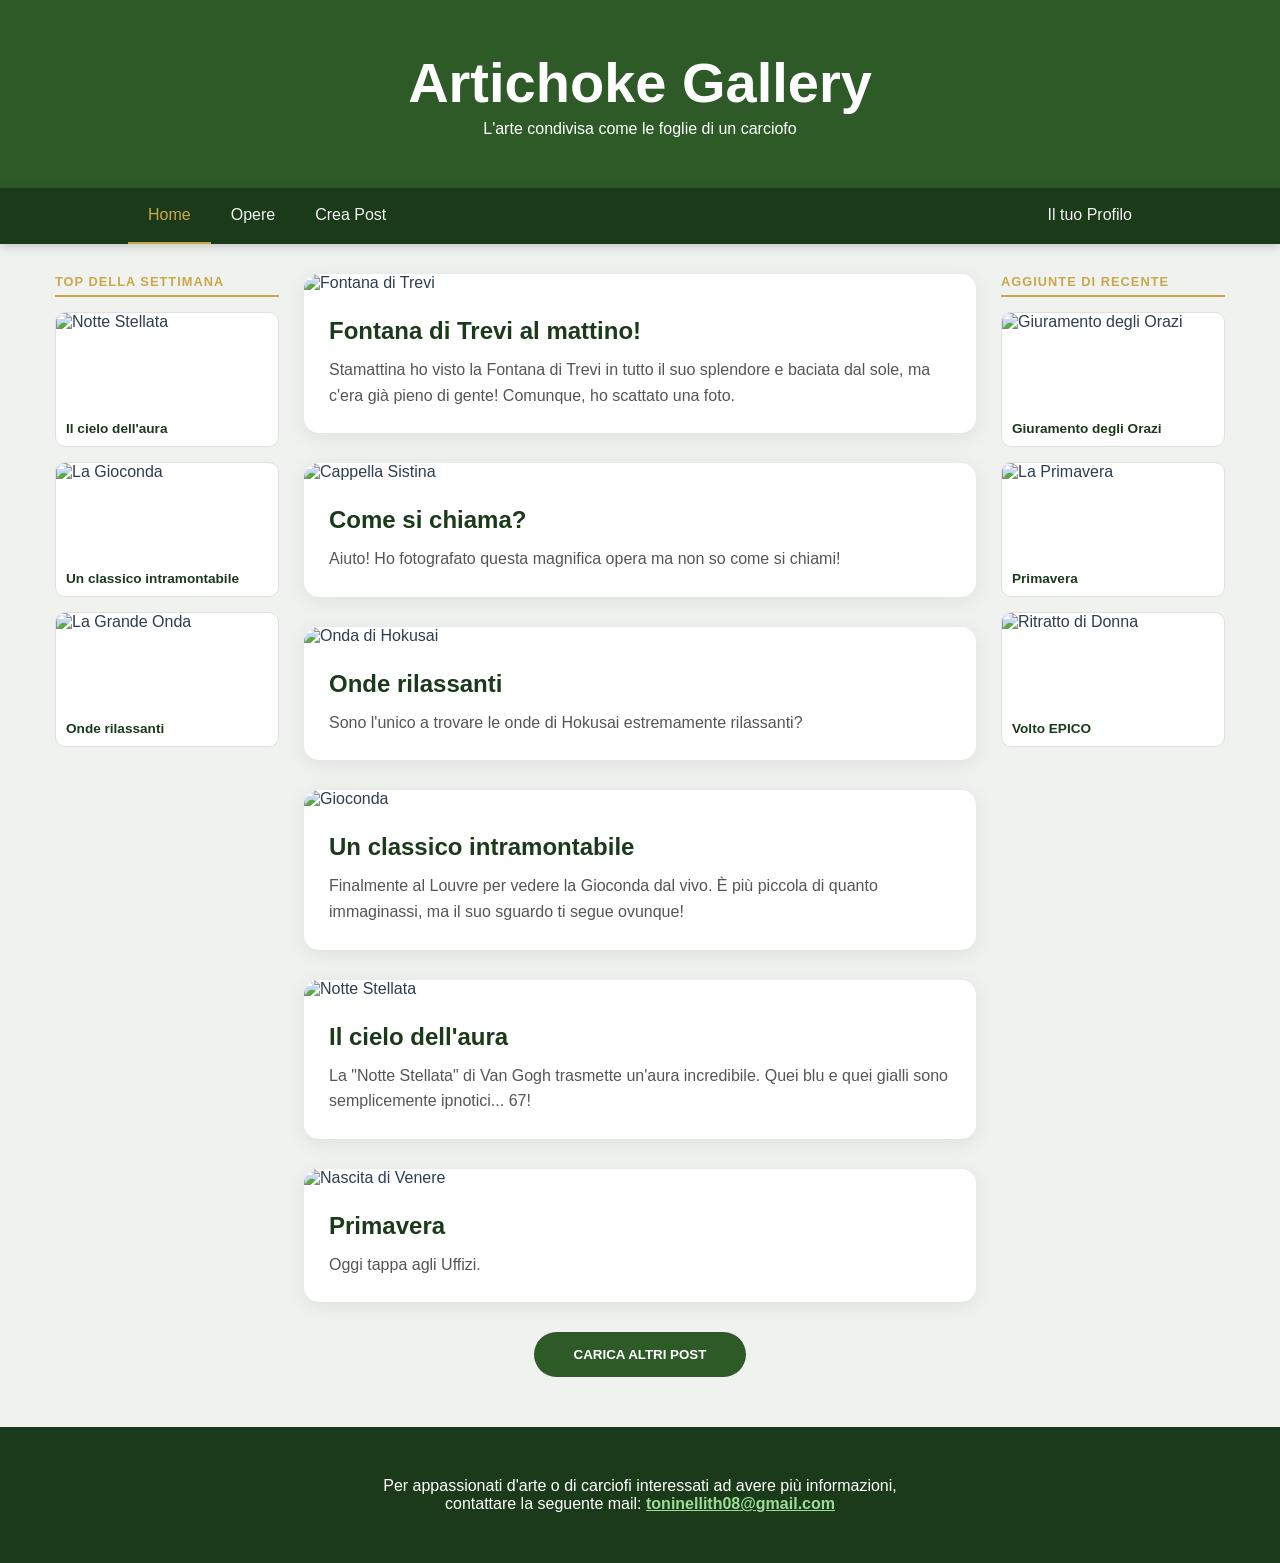
==== index.html @ 4ed5b123 "Rename Home.html to index.html" ====
<!DOCTYPE html>
<html lang="it">
<head>
    <meta charset="UTF-8">
    <meta name="viewport" content="width=device-width, initial-scale=1.0">
    <title>Artichoke Gallery - Home</title>
    <link rel="stylesheet" href="style.css">
    <link rel="stylesheet" href="style_Home.css">
    <link rel="stylesheet" href="https://cdnjs.cloudflare.com/ajax/libs/font-awesome/6.5.0/css/all.min.css">
    <link rel="icon" type="image/x-icon" href="Immagini\logoAG1.png">
</head>
<body>

<div class="header">
  <h1>Artichoke Gallery</h1>
  <p>L'arte condivisa come le foglie di un carciofo</p>
</div>
<nav class="topnav">
      <input type="checkbox" id="check">
      <label for="check" class="checkbtn">
        <i class="fas fa-bars"></i>
      </label>
  <div class="nav-links">
    <a href="Home.html" class="attivo">Home</a>
    <a href="Opere.html">Opere</a>
    <a href="Post.html">Crea Post</a>
    <a href="Profilo.html" class="profilo">Il tuo Profilo</a>
  </div>
</nav>

<div class="container">
  <div class="row">

    <aside class="colonna_side">
      <div class="side-label">Top della Settimana</div>

      <div class="box">
        <img src="https://upload.wikimedia.org/wikipedia/commons/thumb/e/ea/Van_Gogh_-_Starry_Night_-_Google_Art_Project.jpg/1280px-Van_Gogh_-_Starry_Night_-_Google_Art_Project.jpg" alt="Notte Stellata">
        <div class="box-info">
          <span class="box-titolo">Il cielo dell'aura</span>
        </div>
      </div>

      <div class="box">
        <img src="https://cdn.studenti.stbm.it/images/2017/01/10/gioconda_600x400.jpeg" alt="La Gioconda">
        <div class="box-info">
          <span class="box-titolo">Un classico intramontabile</span>
        </div>
      </div>

      <div class="box">
        <img src="https://dimages2.corriereobjects.it/files/og_thumbnail/uploads/2024/12/11/67598fb50fbf7.jpeg" alt="La Grande Onda">
        <div class="box-info">
          <span class="box-titolo">Onde rilassanti</span>
        </div>
      </div>
    </aside>

    <main class="colonna_c">
      <div class="post">
        <img src="https://upload.wikimedia.org/wikipedia/commons/c/c7/Trevi_Fountain_-_Roma.jpg" alt="Fontana di Trevi">
        <div class="descrizione">
          <h3>Fontana di Trevi al mattino!</h3>
          <p>Stamattina ho visto la Fontana di Trevi in tutto il suo splendore e baciata dal sole, ma c'era già pieno di gente! Comunque, ho scattato una foto.</p>
        </div>
      </div>

      <div class="post">
        <img src="https://scuolaparentalesanpancrazio.it/wp-content/uploads/2019/06/michelangelo_creazione-di-adamo.jpg" alt="Cappella Sistina">
        <div class="descrizione">
          <h3>Come si chiama?</h3>
          <p>Aiuto! Ho fotografato questa magnifica opera ma non so come si chiami!</p>
        </div>
      </div>

      <div class="post">
        <img src="https://dimages2.corriereobjects.it/files/og_thumbnail/uploads/2024/12/11/67598fb50fbf7.jpeg" alt="Onda di Hokusai">
        <div class="descrizione">
          <h3>Onde rilassanti</h3>
          <p>Sono l'unico a trovare le onde di Hokusai estremamente rilassanti?</p>
        </div>
      </div>

      <div class="post">
        <img src="https://cdn.studenti.stbm.it/images/2017/01/10/gioconda_600x400.jpeg" alt="Gioconda">
        <div class="descrizione">
          <h3>Un classico intramontabile</h3>
          <p>Finalmente al Louvre per vedere la Gioconda dal vivo. È più piccola di quanto immaginassi, ma il suo sguardo ti segue ovunque!</p>
        </div>
      </div>

      <div class="post">
        <img src="https://upload.wikimedia.org/wikipedia/commons/thumb/e/ea/Van_Gogh_-_Starry_Night_-_Google_Art_Project.jpg/1280px-Van_Gogh_-_Starry_Night_-_Google_Art_Project.jpg" alt="Notte Stellata">
        <div class="descrizione">
          <h3>Il cielo dell'aura</h3>
          <p>La "Notte Stellata" di Van Gogh trasmette un'aura incredibile. Quei blu e quei gialli sono semplicemente ipnotici... 67!</p>
        </div>
      </div>

      <div class="post">
        <img src="https://www.laurafenelli.it/wp-content/uploads/2022/04/1543409158632122-1-e1650048348933-840x473.jpeg" alt="Nascita di Venere">
        <div class="descrizione">
          <h3>Primavera</h3>
          <p>Oggi tappa agli Uffizi.</p>
        </div>
      </div>

      <div class="refresh">
        <button>CARICA ALTRI POST</button>
      </div>
    </main>

    <aside class="colonna_side">
      <div class="side-label">Aggiunte di Recente</div>

      <div class="box">
        <img src="https://upload.wikimedia.org/wikipedia/commons/b/bb/David-Oath_of_the_Horatii-1784.jpg" alt="Giuramento degli Orazi">
        <div class="box-info">
          <span class="box-titolo">Giuramento degli Orazi</span>
        </div>
      </div>

      <div class="box">
        <img src="https://www.laurafenelli.it/wp-content/uploads/2022/04/1543409158632122-1-e1650048348933-840x473.jpeg" alt="La Primavera">
        <div class="box-info">
          <span class="box-titolo">Primavera</span>
        </div>
      </div>

      <div class="box">
        <img src="https://eii38vo2nqq.exactdn.com/web/app/uploads/2023/02/ritratto-tamara-de-lempicka.jpg?strip=all&lossy=1&ssl=1" alt="Ritratto di Donna">
        <div class="box-info">
          <span class="box-titolo">Volto EPICO</span>
        </div>
      </div>
    </aside>

  </div>
</div>

<footer class="footer">
  <p>
    Per appassionati d'arte o di carciofi interessati ad avere più informazioni,<br> 
     contattare la seguente mail: <a href="mailto:toninellith08@gmail.com">toninellith08@gmail.com</a>
  </p>
  <a href="#"></a>
</footer>
<script src="script.js"></script>
</body>
</html>
---- style.css ----
* {
  box-sizing: border-box;
  margin: 0;
  padding: 0;
}

body {
  font-family: 'Segoe UI', Arial, sans-serif;
  background-color: #f0f2f0;
  color: #2c3e50;
}

.topnav {
  background-color: #1b3a1a;
  display: flex;
  justify-content: space-between;
  align-items: center;
  padding: 0 10%;
  position: sticky;
  top: 0;
  z-index: 1000;
  box-shadow: 0 2px 10px rgba(0,0,0,0.2);
}

.nav-links {
  display: flex;
  flex-grow: 1;
}

.topnav a {
  color: #f2f2f2;
  text-align: center;
  padding: 18px 20px;
  text-decoration: none;
  font-weight: 500;
  transition: 0.3s;
}

.topnav a:hover {
  background-color: #3e7b37;
  color: white;
}

.topnav a.attivo {
  color: #c9a84c;
  border-bottom: 2px solid #c9a84c;
}

.profilo {
  margin-left: auto;
}

.checkbtn{
  font-size: 30px;
  color: rgb(255, 255, 255);
  float: right;
  line-height: 80px;
  margin-right: 40px;
  cursor: pointer;
  display: none;
}
#check{
  display: none;
}

.footer {
  padding: 50px 20px;
  text-align: center;
  background: #1b3a1a;
  color: white;
  margin-top: 50px;
}

.footer a {
  color: #9cdb95;
  font-weight: bold;
}


@media (max-width: 900px) {
  .row {
    flex-direction: column;
  }
  .colonna_side {
    display: none;
  }
  .box {
    display: none;
  }
  .box image{
    display: none;
  }
  .topnav {
    padding: 0 2%;
  }
}

@media (max-width: 768px) {
  .profilo {
    margin-left: 0;
  }

  .topnav {
    flex-wrap: wrap;
    padding: 0 4%;
  }

  .nav-links {
    width: 100%;
    flex-direction: column;
    background-color: #1b3a1a;
    overflow: hidden;
    max-height: 0;
    transition: max-height 0.35s ease;
  }

  #check:checked ~ .nav-links {
    max-height: 300px;
  }

  .topnav a {
    padding: 14px 20px;
    width: 100%;
    text-align: left;
  }

  .checkbtn {
    display: block;
    position: relative;
    z-index: 1000;
    line-height: normal;
    padding: 10px;
    margin-right: 0;
  }

  #check:checked ~ label.checkbtn .fa-bars::before {
    content: "\f00d";
  }
}
---- style_Home.css ----
.header {
  padding: 50px 20px;
  text-align: center;
  background: #2d5a27;
  color: white;
  background-image: url(https://t3.ftcdn.net/jpg/03/08/93/46/360_F_308934657_5Q7cqp8BQSzrJ9DEJQ7G6bJfGAUJqETl.jpg);
  background-size: cover;
  background-position: center;
}

.header h1 {
  font-size: 3.5rem;
  margin-bottom: 5px;
}

.post {
  background-color: white;
  border-radius: 15px;
  overflow: hidden;
  box-shadow: 0 4px 20px rgba(0,0,0,0.08);
}

.post img {
  width: 100%;
  height: auto;
  display: block;
}

.descrizione { 
  padding: 25px; 
}
.descrizione h3 { 
  margin-bottom: 12px; 
  color: #1b3a1a; 
  font-size: 1.5rem; 
}
.descrizione p { 
  color: #555; 
  line-height: 1.6; 
}

.refresh { 
  text-align: center; 
}
.refresh button {
  padding: 15px 40px;
  background-color: #2d5a27;
  color: white;
  border: none;
  border-radius: 50px;
  cursor: pointer;
  font-weight: bold;
  transition: transform 0.2s, background 0.3s;
}
.refresh button:hover { 
  background-color: #3e7b37; 
  transform: scale(1.05); 
}

.container {
  max-width: 1200px;
  margin: 30px auto;
  padding: 0 15px;
}

.row {
  display: flex;
  gap: 25px;
}

.colonna_side {
  flex: 20%;
  display: flex;
  flex-direction: column;
  gap: 15px;
}

/* Etichetta intestazione colonna laterale */
.side-label {
  font-size: 0.8rem;
  font-weight: 700;
  text-transform: uppercase;
  letter-spacing: 0.08em;
  color: #c9a84c;
  border-bottom: 2px solid #c9a84c;
  padding-bottom: 6px;
}

/* Box delle colonne laterali */
.box {
  background-color: white;
  border-radius: 10px;
  overflow: hidden;
  border: 1px solid #e0e0e0;
}

.box img {
  width: 100%;
  height: 100px;
  object-fit: cover;
  display: block;
}

.box-info {
  padding: 8px 10px 10px;
  display: flex;
  flex-direction: column;
  gap: 2px;
}

.box-titolo {
  font-size: 0.85rem;
  font-weight: 600;
  color: #1b3a1a;
}

.box-autore {
  font-size: 0.75rem;
  color: #888;
}

.colonna_c {
  flex: 60%;
  display: flex;
  flex-direction: column;
  gap: 30px;
}
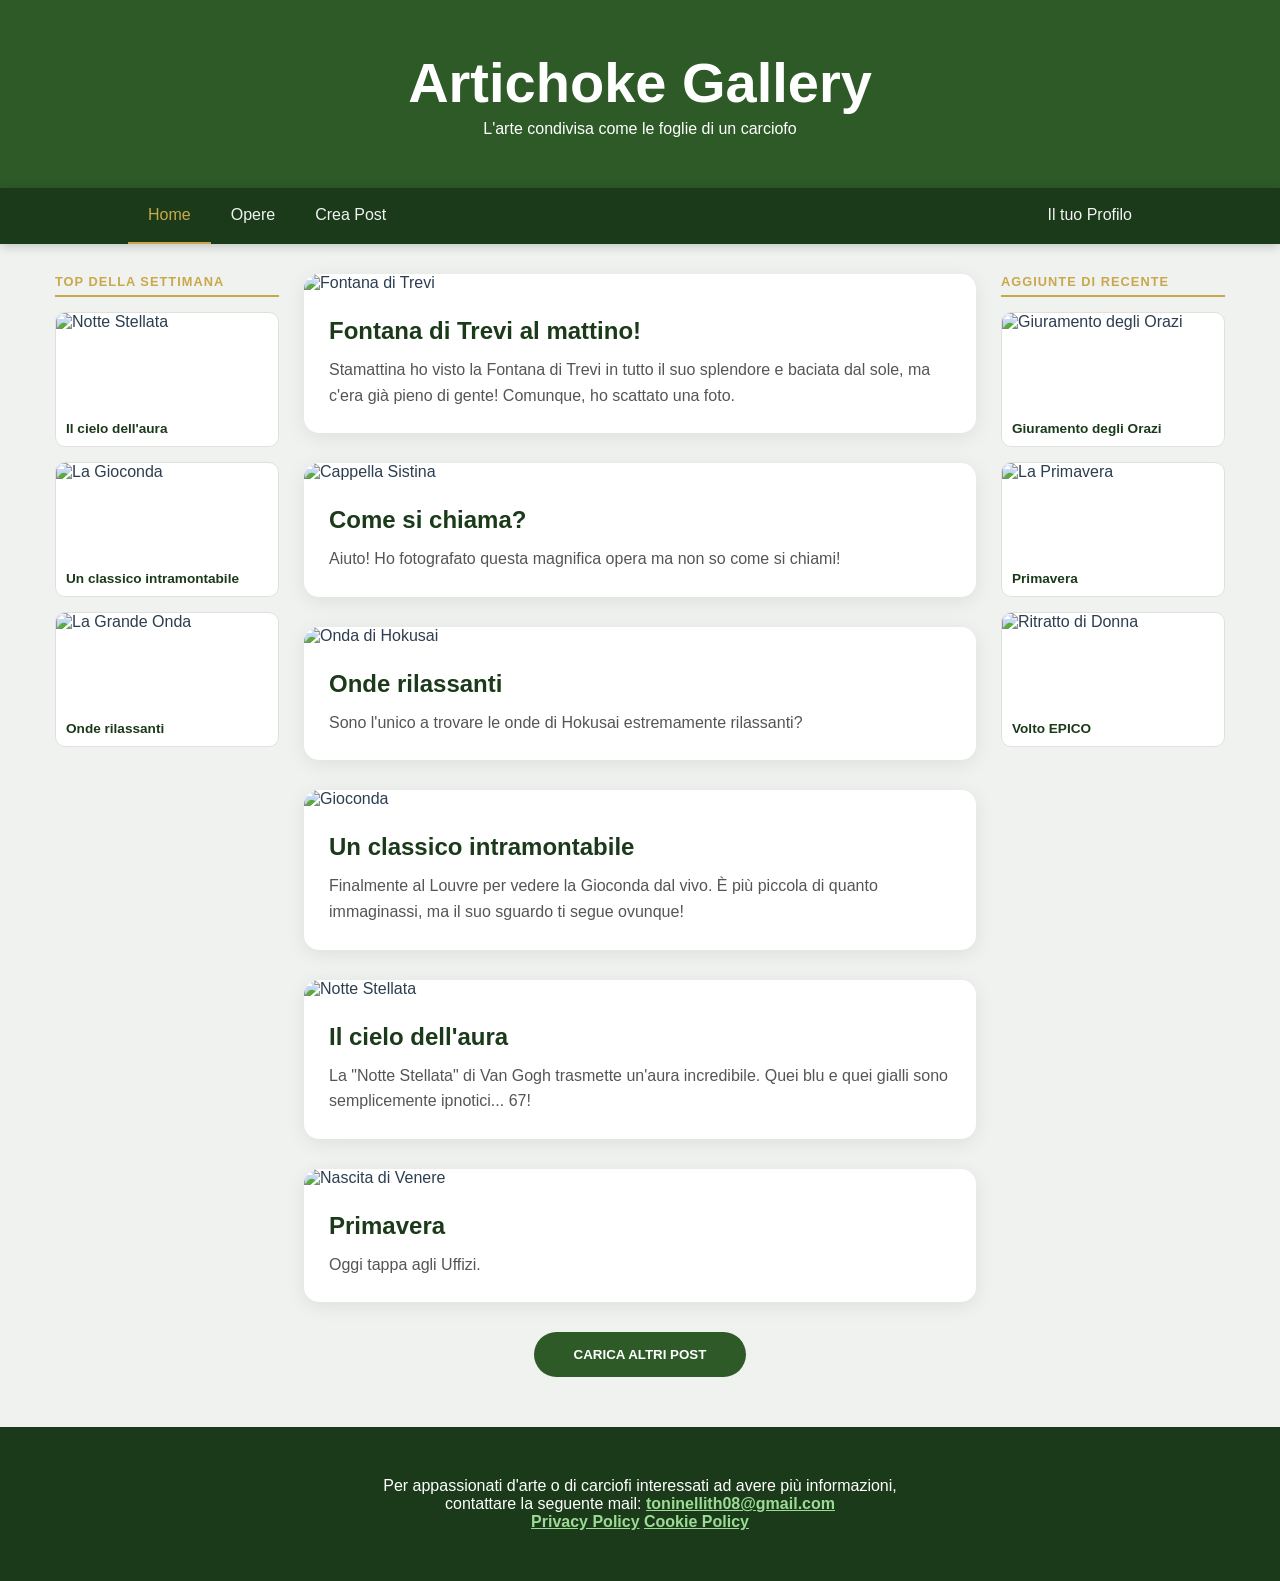
==== commit 9090692c: "Add files via upload" ====
--- a/index.html
+++ b/index.html
@@ -7,7 +7,7 @@
     <link rel="stylesheet" href="style.css">
     <link rel="stylesheet" href="style_Home.css">
     <link rel="stylesheet" href="https://cdnjs.cloudflare.com/ajax/libs/font-awesome/6.5.0/css/all.min.css">
-    <link rel="icon" type="image/x-icon" href="Immagini\logoAG1.png">
+    <link rel="icon" type="image/png" href="Immagini/logoAG1.png">
 </head>
 <body>
 
@@ -21,7 +21,7 @@
         <i class="fas fa-bars"></i>
       </label>
   <div class="nav-links">
-    <a href="Home.html" class="attivo">Home</a>
+    <a href="index.html" class="attivo">Home</a>
     <a href="Opere.html">Opere</a>
     <a href="Post.html">Crea Post</a>
     <a href="Profilo.html" class="profilo">Il tuo Profilo</a>
@@ -141,9 +141,10 @@
 <footer class="footer">
   <p>
     Per appassionati d'arte o di carciofi interessati ad avere più informazioni,<br> 
-     contattare la seguente mail: <a href="mailto:toninellith08@gmail.com">toninellith08@gmail.com</a>
+    contattare la seguente mail: <a href="mailto:toninellith08@gmail.com">toninellith08@gmail.com</a>
   </p>
-  <a href="#"></a>
+  <a href="https://www.iubenda.com/privacy-policy/30811173" class="iubenda-white iubenda-noiframe iubenda-embed" title="Privacy Policy ">Privacy Policy</a><script type="text/javascript">(function (w,d) {var loader = function () {var s = d.createElement("script"), tag = d.getElementsByTagName("script")[0]; s.src="https://cdn.iubenda.com/iubenda.js"; tag.parentNode.insertBefore(s,tag);}; if(w.addEventListener){w.addEventListener("load", loader, false);}else if(w.attachEvent){w.attachEvent("onload", loader);}else{w.onload = loader;}})(window, document);</script>
+  <a href="https://www.iubenda.com/privacy-policy/30811173/cookie-policy" class="iubenda-white iubenda-noiframe iubenda-embed" title="Cookie Policy ">Cookie Policy</a><script type="text/javascript">(function (w,d) {var loader = function () {var s = d.createElement("script"), tag = d.getElementsByTagName("script")[0]; s.src="https://cdn.iubenda.com/iubenda.js"; tag.parentNode.insertBefore(s,tag);}; if(w.addEventListener){w.addEventListener("load", loader, false);}else if(w.attachEvent){w.attachEvent("onload", loader);}else{w.onload = loader;}})(window, document);</script>
 </footer>
 <script src="script.js"></script>
 </body>
